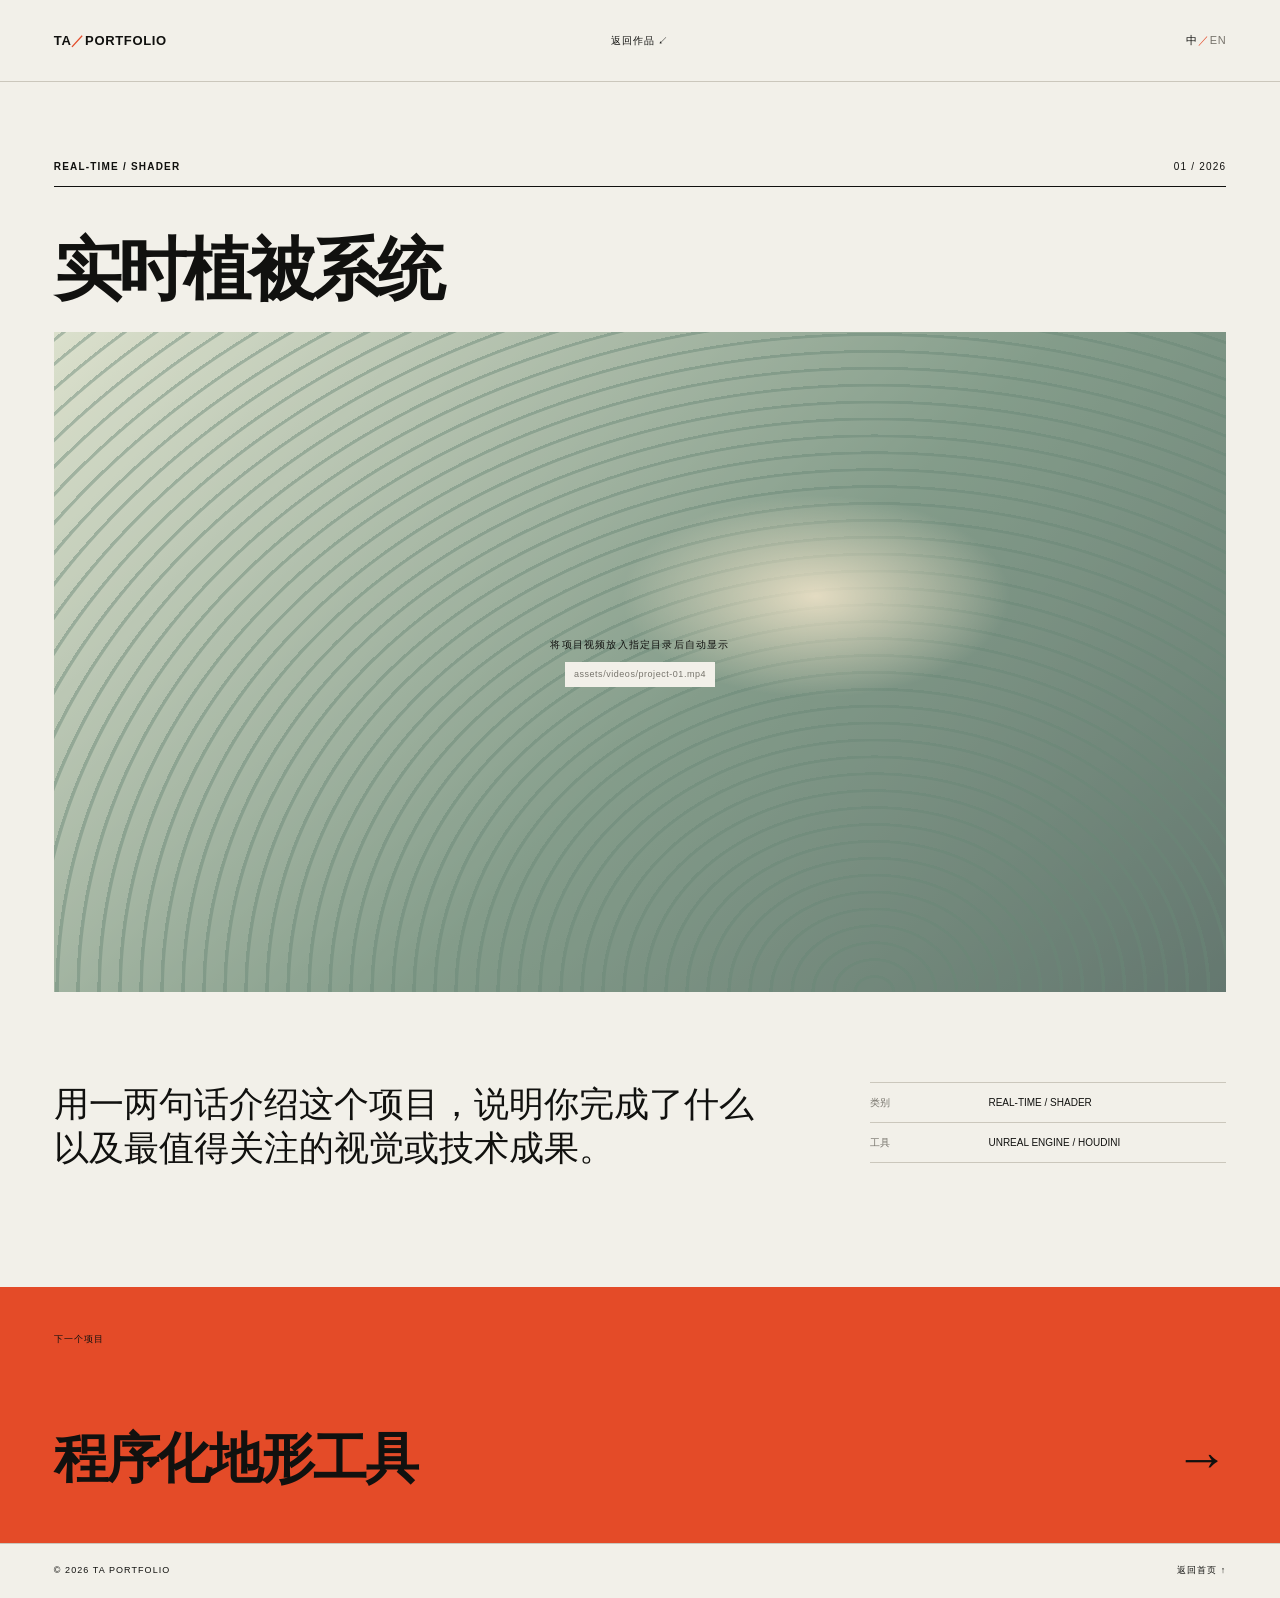
==== project.html @ 7de85b69 "Initial commit" ====
<!doctype html>
<html lang="zh-CN" data-lang="zh">
<head>
  <meta charset="UTF-8">
  <meta name="viewport" content="width=device-width, initial-scale=1">
  <title>Project — Technical Artist Portfolio</title>
  <link rel="stylesheet" href="styles.css">
</head>
<body class="project-page minimal-project-page">
  <header class="site-header">
    <a class="brand" href="index.html">TA<span>／</span>PORTFOLIO</a>
    <a class="back-link" href="index.html#work"><span data-zh>返回作品</span><span data-en>BACK TO WORK</span> ↙</a>
    <button class="lang-toggle" type="button" aria-label="切换语言"><span class="lang-current">中</span><span class="slash">／</span><span class="lang-other">EN</span></button>
  </header>

  <main>
    <section class="case-hero section-pad minimal-case-hero">
      <div class="minimal-case-meta">
        <p class="eyebrow" id="case-tag">REAL-TIME / SHADER</p>
        <p id="case-index">01 / 2026</p>
      </div>
      <div class="case-title-row">
        <h1 id="case-title-zh" data-zh>实时植被系统</h1>
        <h1 id="case-title-en" data-en>REAL-TIME VEGETATION</h1>
      </div>

      <div class="case-player visual-01" id="case-player">
        <video id="case-video" controls playsinline preload="metadata"></video>
        <div class="media-fallback">
          <span data-zh>将项目视频放入指定目录后自动显示</span>
          <span data-en>ADD THE PROJECT VIDEO TO THE ASSETS FOLDER</span>
          <small id="video-path">assets/videos/project-01.mp4</small>
        </div>
      </div>
    </section>

    <section class="minimal-summary section-pad">
      <div class="minimal-description">
        <p data-zh id="case-description-zh">用一两句话介绍这个项目，说明你完成了什么以及最值得关注的视觉或技术成果。</p>
        <p data-en id="case-description-en">Describe the project in one or two sentences, focusing on what you built and its strongest visual or technical result.</p>
      </div>
      <dl class="minimal-facts">
        <div><dt><span data-zh>类别</span><span data-en>TYPE</span></dt><dd id="case-type">REAL-TIME / SHADER</dd></div>
        <div><dt><span data-zh>工具</span><span data-en>TOOLS</span></dt><dd id="case-tools">UNREAL ENGINE / HOUDINI</dd></div>
      </dl>
    </section>

    <section class="minimal-gallery section-pad" id="case-gallery" hidden></section>

    <nav class="next-project section-pad">
      <span><span data-zh>下一个项目</span><span data-en>NEXT PROJECT</span></span>
      <a id="next-project" href="project.html?id=02"><span data-zh>程序化地形工具</span><span data-en>PROCEDURAL TERRAIN TOOL</span> →</a>
    </nav>
  </main>

  <footer><p>© 2026 TA PORTFOLIO</p><a href="index.html"><span data-zh>返回首页</span><span data-en>BACK HOME</span> ↑</a></footer>
  <script src="projects-data.js"></script>
  <script src="script.js"></script>
</body>
</html>
---- styles.css ----
:root{--paper:#f2f0e9;--ink:#11110f;--muted:#77746c;--line:#cbc7bc;--accent:#e44b28;--pad:clamp(22px,4.2vw,72px);--serif:Georgia,"Times New Roman",serif;--sans:Arial,"Noto Sans SC","Microsoft YaHei",sans-serif}
*{box-sizing:border-box}html{scroll-behavior:smooth}body{margin:0;background:var(--paper);color:var(--ink);font-family:var(--sans);font-size:14px;line-height:1.5}a{color:inherit;text-decoration:none}button{font:inherit;color:inherit}img{max-width:100%}[data-en]{display:none}html[data-lang="en"] [data-zh]{display:none}html[data-lang="en"] [data-en]{display:inline}.section-pad{padding-left:var(--pad);padding-right:var(--pad)}
.site-header{position:relative;z-index:20;height:82px;padding:0 var(--pad);border-bottom:1px solid var(--line);display:grid;grid-template-columns:1fr auto 1fr;align-items:center;background:rgba(242,240,233,.9);backdrop-filter:blur(12px)}.brand{font-size:13px;font-weight:800;letter-spacing:.05em}.brand span{color:var(--accent)}.site-nav{display:flex;gap:30px;font-size:11px;letter-spacing:.08em}.site-nav a,.back-link{position:relative}.site-nav a:after,.back-link:after{content:"";position:absolute;left:0;right:100%;bottom:-4px;height:1px;background:var(--ink);transition:right .25s}.site-nav a:hover:after,.back-link:hover:after{right:0}.lang-toggle{justify-self:end;border:0;background:none;cursor:pointer;font-size:11px;letter-spacing:.06em;padding:10px 0}.lang-toggle .lang-other{color:var(--muted)}.slash{color:var(--accent)}
.hero{min-height:calc(100vh - 82px);padding-top:clamp(48px,7vw,100px);padding-bottom:40px;display:grid;grid-template-columns:repeat(12,1fr);column-gap:18px;position:relative}.eyebrow{grid-column:1/5;margin:0;font-size:11px;letter-spacing:.16em;font-weight:700}.hero-title{grid-column:1/12;margin:24px 0 18px;font-size:clamp(58px,10vw,158px);font-weight:800;line-height:.8;letter-spacing:-.075em;text-transform:uppercase;position:relative;z-index:2}.hero-title i,.contact h2 i{font-family:var(--serif);font-weight:400}.hero-meta{grid-column:1/13;border-top:1px solid var(--ink);display:flex;justify-content:space-between;padding-top:10px;font-size:10px;letter-spacing:.11em}.hero-meta p{margin:0}.issue{text-align:right}.hero-art{grid-column:4/13;height:clamp(280px,42vw,610px);margin-top:22px;background:#d9d4c7;position:relative;overflow:hidden}.wire-grid{position:absolute;inset:0;background-image:linear-gradient(rgba(17,17,15,.12) 1px,transparent 1px),linear-gradient(90deg,rgba(17,17,15,.12) 1px,transparent 1px);background-size:7% 10%;transform:perspective(500px) rotateX(48deg) scale(1.5);transform-origin:center bottom}.orb{position:absolute;border-radius:50%;filter:blur(2px)}.orb-a{width:45%;aspect-ratio:1;background:radial-gradient(circle at 30% 30%,#fff 0,#e96d42 22%,#2f4e4b 65%,#151a19 100%);left:27%;top:8%;box-shadow:40px 70px 100px rgba(0,0,0,.25)}.orb-b{width:17%;aspect-ratio:1;background:radial-gradient(circle at 30% 30%,#fff,#f3c36c 35%,#d74a28 70%);right:8%;bottom:11%}.art-index,.art-caption{position:absolute;font-size:9px;letter-spacing:.12em}.art-index{top:12px;left:14px}.art-caption{right:14px;bottom:12px;background:var(--paper);padding:5px 8px}.scroll-cue{position:absolute;left:var(--pad);bottom:40px;display:flex;writing-mode:vertical-rl;align-items:center;gap:12px;font-size:9px;letter-spacing:.13em}.scroll-cue b{font-size:18px;color:var(--accent)}
.section-number{margin:0;font-size:10px;letter-spacing:.14em;text-transform:uppercase}.manifesto{padding-top:clamp(100px,14vw,220px);padding-bottom:clamp(100px,14vw,220px);display:grid;grid-template-columns:3fr 9fr;gap:18px}.manifesto-copy{font-size:clamp(30px,4.8vw,72px);line-height:1.08;letter-spacing:-.04em;margin:0}.manifesto-copy em{font-family:var(--serif);font-weight:400}.section-heading{border-top:1px solid var(--ink);padding:12px 0 28px;display:flex;justify-content:space-between;font-size:9px;letter-spacing:.12em}.section-heading p{margin:0}.project-grid{display:grid;grid-template-columns:repeat(12,1fr);gap:clamp(38px,7vw,110px) 18px;padding-bottom:clamp(120px,16vw,240px)}.project-card a{display:block}.project-wide{grid-column:1/9}.project-tall{grid-column:10/13;margin-top:13vw}.project-small{grid-column:2/6}.project-offset{grid-column:7/13;margin-top:9vw}.project-medium{grid-column:1/8;margin-top:3vw}.project-last{grid-column:9/13;margin-top:15vw}.project-visual{position:relative;overflow:hidden;aspect-ratio:4/3;background:#d5d0c5;transition:transform .45s cubic-bezier(.2,.7,.2,1)}.project-wide .project-visual{aspect-ratio:16/9}.project-tall .project-visual{aspect-ratio:3/4}.project-card:hover .project-visual{transform:scale(.985)}.project-visual>span{position:absolute;top:12px;left:14px;font:italic 34px var(--serif);z-index:2}.project-info{display:flex;justify-content:space-between;gap:10px;border-top:1px solid var(--ink);padding-top:10px;margin-top:10px}.project-info p{margin:0}.project-info>p{font-size:10px}.project-info h2{font-size:clamp(18px,2vw,31px);line-height:1;margin:5px 0 0;letter-spacing:-.04em}.tag{font-size:8px;letter-spacing:.12em;color:var(--muted)}.visual-01{background:radial-gradient(ellipse at 65% 40%,rgba(255,232,194,.8),transparent 18%),repeating-radial-gradient(ellipse at 70% 100%,transparent 0 17px,rgba(30,78,57,.45) 18px 21px),linear-gradient(135deg,#ced7bd,#486f58 55%,#17362e)}.scan{position:absolute;inset:-50%;background:linear-gradient(90deg,transparent 47%,rgba(255,255,255,.28) 50%,transparent 53%);transform:rotate(24deg);animation:scan 7s linear infinite}.visual-02{background:linear-gradient(150deg,transparent 0 30%,rgba(247,201,114,.9) 31% 36%,transparent 37%),repeating-linear-gradient(155deg,#7a7969 0 14px,#9e9985 15px 28px)}.visual-03{background:radial-gradient(circle at 45% 42%,#e77b4c 0 13%,#422d28 14% 26%,transparent 27%),conic-gradient(from 45deg,#98a29b,#e5d7bd,#647970,#98a29b)}.visual-04{background:linear-gradient(115deg,#172923 0 42%,#e5c978 42% 45%,#d96a44 45% 67%,#eee4d3 67%)}.visual-05{background:repeating-linear-gradient(90deg,transparent 0 22px,rgba(255,255,255,.16) 23px 24px),linear-gradient(135deg,#e9dbc2,#d74f30 45%,#282f38)}.visual-06{background:linear-gradient(45deg,transparent 46%,#e84e27 47% 52%,transparent 53%),repeating-linear-gradient(135deg,#d8d2c3 0 25px,#929b8f 26px 50px)}@keyframes scan{to{transform:translateX(35%) rotate(24deg)}}
.about{padding-top:0;padding-bottom:clamp(130px,15vw,220px)}.about-grid{display:grid;grid-template-columns:4fr 4fr 4fr;gap:18px}.portrait-placeholder{aspect-ratio:3/4;background:#d4d0c5;position:relative;display:grid;place-items:center;font-size:9px;letter-spacing:.13em;text-align:center}.portrait-placeholder:before{content:"";position:absolute;width:45%;aspect-ratio:1;border-radius:50%;background:linear-gradient(135deg,#ebe6da,#6c756c);top:17%}.portrait-placeholder span{position:relative;margin-top:45%}.portrait-placeholder b{position:absolute;bottom:12px;right:12px;font:italic 36px var(--serif)}.about-copy{padding:0 8%}.about-copy h2{font-size:clamp(28px,4vw,58px);line-height:.95;letter-spacing:-.05em;margin:0 0 32px}.about-copy p{font-size:clamp(15px,1.5vw,20px);line-height:1.65}.text-link{display:inline-block;margin-top:25px;border-bottom:1px solid;font-size:10px;letter-spacing:.1em}.skills h3{font-size:10px;letter-spacing:.12em;margin:0 0 42px}.skills ol{padding:0;margin:0;list-style:none}.skills li{display:grid;grid-template-columns:38px 1fr;border-top:1px solid var(--line);padding:15px 0;font-size:13px}.skills li:last-child{border-bottom:1px solid var(--line)}.skills li>span:first-child{color:var(--accent);font:italic 14px var(--serif)}
.contact{background:var(--ink);color:var(--paper);padding-top:clamp(80px,10vw,150px);padding-bottom:50px}.contact h2{font-size:clamp(60px,10vw,150px);line-height:.82;letter-spacing:-.07em;margin:80px 0 100px}.contact-row{border-top:1px solid #4b4a45;padding-top:15px;display:flex;justify-content:space-between;font-size:11px;letter-spacing:.1em}.contact-row div{display:flex;gap:25px}footer{padding:20px var(--pad);display:flex;justify-content:space-between;border-top:1px solid var(--line);font-size:9px;letter-spacing:.12em}footer p{margin:0}
.reveal{opacity:0;transform:translateY(28px);transition:opacity .8s ease,transform .8s ease}.reveal.visible{opacity:1;transform:none}.cursor-orb{width:9px;height:9px;border-radius:50%;background:var(--accent);position:fixed;z-index:100;pointer-events:none;transform:translate(-50%,-50%);mix-blend-mode:multiply;opacity:0;transition:width .2s,height .2s,opacity .2s}
.back-link{justify-self:center;font-size:10px;letter-spacing:.1em}.case-hero{padding-top:70px}.case-title-row{display:grid;grid-template-columns:10fr 2fr;align-items:end;border-bottom:1px solid var(--ink);padding-bottom:22px;margin-top:20px}.case-title-row h1{grid-column:1;font-size:clamp(55px,9vw,140px);line-height:.82;letter-spacing:-.065em;margin:0;max-width:1100px}.case-title-row p{grid-column:2;text-align:right;margin:0;font-size:10px}.case-cover{height:min(68vw,780px);margin-top:18px;position:relative;overflow:hidden}.case-cover>span{position:absolute;top:18px;left:20px;font:italic 54px var(--serif)}.case-summary{padding-top:120px;padding-bottom:150px;display:grid;grid-template-columns:3fr 9fr;gap:18px}.case-intro{display:grid;grid-template-columns:7fr 5fr;gap:8vw}.case-lead{font-family:var(--serif);font-size:clamp(26px,3.5vw,50px);line-height:1.14;margin:0}.case-intro dl{margin:0}.case-intro dl div{border-top:1px solid var(--line);padding:12px 0;display:grid;grid-template-columns:1fr 2fr;font-size:10px}.case-intro dt{color:var(--muted)}.case-intro dd{margin:0}.case-content{padding-bottom:160px}.case-block{width:58%;margin:0 0 90px 8.333%}.case-block-right{margin-left:41.666%}.case-label{font-size:9px!important;letter-spacing:.12em;color:var(--accent)}.case-block h2{font-size:clamp(37px,5vw,72px);letter-spacing:-.05em;margin:20px 0}.case-block>p:last-child{max-width:630px;font-size:16px;line-height:1.8}.case-image{background:#d1cdc1;display:grid;place-items:center;color:#59574f;font-size:9px;letter-spacing:.13em;min-height:280px}.placeholder-a{aspect-ratio:16/9;background:linear-gradient(25deg,#223c34,#6e9480 45%,#e8c86f 45% 47%,#d8d1bf 47%);margin-bottom:120px}.case-gallery{display:grid;grid-template-columns:1fr 1fr;gap:18px;margin-bottom:120px}.case-gallery .case-image{aspect-ratio:4/3}.placeholder-b{background:repeating-linear-gradient(45deg,#ddd8cb 0 30px,#9fa99e 31px 60px)}.placeholder-c{background:radial-gradient(circle,#efb05b 0 15%,#d75a37 16% 33%,#273c37 34%)}.next-project{background:var(--accent);color:var(--ink);padding-top:40px;padding-bottom:45px}.next-project>span{font-size:9px;letter-spacing:.13em}.next-project a{margin-top:90px;display:flex;justify-content:space-between;font-size:clamp(35px,6vw,90px);font-weight:800;letter-spacing:-.055em}
@media(max-width:800px){.site-header{height:68px;grid-template-columns:1fr auto}.site-nav{display:none}.lang-toggle{grid-column:2}.hero{min-height:auto;grid-template-columns:repeat(6,1fr);padding-top:45px}.eyebrow{grid-column:1/7}.hero-title{grid-column:1/7;font-size:17vw;margin-top:38px}.hero-meta{grid-column:1/7}.hero-art{grid-column:2/7;height:70vw}.scroll-cue{display:none}.manifesto{grid-template-columns:1fr;gap:45px}.manifesto-copy{font-size:9vw}.project-grid{display:block}.project-card{margin:0 0 70px}.project-card:nth-child(even){margin-left:16%}.project-card:nth-child(odd){margin-right:8%}.project-tall .project-visual{aspect-ratio:4/5}.project-info h2{font-size:22px}.about-grid{grid-template-columns:1fr}.portrait-placeholder{width:75%;margin-bottom:40px}.about-copy{padding:0;margin-bottom:60px}.contact h2{margin:70px 0;font-size:16vw}.contact-row{display:block}.contact-row>div{margin-top:45px;flex-wrap:wrap}.case-title-row{grid-template-columns:1fr}.case-title-row h1{font-size:14vw}.case-title-row p{grid-column:1;text-align:left;margin-top:25px}.case-summary{grid-template-columns:1fr;padding-top:80px;padding-bottom:100px}.case-intro{grid-template-columns:1fr;gap:60px;margin-top:40px}.case-block,.case-block-right{width:auto;margin:0 0 70px}.case-gallery{grid-template-columns:1fr}.next-project a{margin-top:55px}.cursor-orb{display:none}}
@media(prefers-reduced-motion:reduce){html{scroll-behavior:auto}.reveal{opacity:1;transform:none;transition:none}.scan{animation:none}}

/* ===== 2026-07 grid refinement: restrained type + regular project grid ===== */
.hero-title{
  grid-column:1/10;
  margin:30px 0 24px;
  font-size:clamp(44px,6.2vw,96px);
  line-height:.92;
  letter-spacing:-.055em;
}
.hero-art{height:clamp(280px,38vw,550px)}
.manifesto{padding-top:clamp(90px,11vw,160px);padding-bottom:clamp(90px,11vw,160px)}
.manifesto-copy{font-size:clamp(26px,3.2vw,48px);line-height:1.18;letter-spacing:-.03em}
.project-grid{
  display:grid;
  grid-template-columns:repeat(3,minmax(0,1fr));
  gap:clamp(52px,6vw,88px) 24px;
  padding-bottom:clamp(120px,14vw,200px);
  width:60%;
  margin-left:auto;
  margin-right:auto;
}
.project-card,
.project-wide,
.project-tall,
.project-small,
.project-offset,
.project-medium,
.project-last{grid-column:auto;margin:0}
.project-visual,
.project-wide .project-visual,
.project-tall .project-visual{aspect-ratio:4/3}
.project-visual>span{font-size:28px}
.project-info h2{font-size:clamp(17px,1.55vw,24px);line-height:1.08;letter-spacing:-.03em}
.contact{padding-top:clamp(80px,9vw,130px)}
.contact h2{font-size:clamp(44px,6.5vw,96px);line-height:.92;letter-spacing:-.055em;margin:65px 0 85px}
.case-title-row h1{font-size:clamp(40px,6.2vw,88px);line-height:.92;letter-spacing:-.05em;max-width:1000px}
.case-cover{height:min(62vw,720px)}
.case-cover>span{font-size:42px}
.case-lead{font-size:clamp(24px,3vw,42px);line-height:1.2}
.case-block h2{font-size:clamp(30px,4vw,54px);letter-spacing:-.04em}
.next-project a{margin-top:70px;font-size:clamp(28px,4.2vw,58px);letter-spacing:-.04em}

@media(max-width:800px){
  .hero-title{font-size:11vw}
  .hero-art{height:62vw}
  .manifesto-copy{font-size:6.5vw}
  .project-grid{display:grid;grid-template-columns:repeat(2,minmax(0,1fr));gap:60px 18px;width:85%}
  .project-card,
  .project-card:nth-child(even),
  .project-card:nth-child(odd){margin:0}
  .project-visual,
  .project-wide .project-visual,
  .project-tall .project-visual{aspect-ratio:4/3}
  .project-info h2{font-size:19px}
  .contact h2{font-size:11vw;margin:60px 0}
  .case-title-row h1{font-size:10.5vw}
}
@media(max-width:540px){
  .project-grid{grid-template-columns:1fr;width:100%}
  .manifesto-copy{font-size:8vw}
}

/* ===== Video portfolio: hover previews + minimal project player ===== */
.project-visual .project-cover{
  position:absolute;
  inset:0;
  z-index:0;
  width:100%;
  height:100%;
  object-fit:cover;
  opacity:0;
  transition:opacity .25s ease;
}
.project-visual .project-cover.is-ready{opacity:1}
.project-visual .project-preview{
  position:absolute;
  inset:0;
  z-index:1;
  width:100%;
  height:100%;
  object-fit:cover;
  opacity:0;
  transition:opacity .28s ease;
  background:#111;
}
.project-card.is-previewing .project-preview.is-ready{opacity:1}
.project-card.is-previewing .project-visual>span{color:#fff;mix-blend-mode:difference}
.minimal-case-hero{padding-top:clamp(45px,6vw,85px)}
.minimal-case-meta{display:flex;align-items:center;justify-content:space-between;border-bottom:1px solid var(--ink);padding-bottom:12px}
.minimal-case-meta p{margin:0;font-size:10px;letter-spacing:.12em}
.minimal-case-hero .case-title-row{display:block;border:0;padding:clamp(24px,4vw,55px) 0 30px;margin:0}
.minimal-case-hero .case-title-row h1{font-size:clamp(38px,5.3vw,76px);line-height:.95;max-width:1000px}
.case-player{position:relative;aspect-ratio:16/9;overflow:hidden;background-color:#d1cdc1}
.case-player video{position:absolute;inset:0;z-index:2;width:100%;height:100%;object-fit:contain;background:#0e0e0d;opacity:0;pointer-events:none}
.case-player.has-video video{opacity:1;pointer-events:auto}
.media-fallback{position:absolute;inset:0;z-index:1;display:flex;flex-direction:column;align-items:center;justify-content:center;gap:10px;text-align:center;font-size:10px;letter-spacing:.12em;background:rgba(242,240,233,.35)}
.media-fallback small{font-size:9px;letter-spacing:.06em;color:var(--muted);background:var(--paper);padding:6px 9px}
.minimal-summary{display:grid;grid-template-columns:8fr 4fr;gap:8vw;padding-top:clamp(55px,7vw,100px);padding-bottom:clamp(80px,9vw,130px)}
.minimal-description p{margin:0;max-width:800px;font:clamp(22px,2.7vw,38px)/1.3 var(--serif)}
.minimal-facts{margin:0}
.minimal-facts div{display:grid;grid-template-columns:1fr 2fr;border-top:1px solid var(--line);padding:12px 0;font-size:10px}
.minimal-facts div:last-child{border-bottom:1px solid var(--line)}
.minimal-facts dt{color:var(--muted)}
.minimal-facts dd{margin:0}
.minimal-gallery{display:grid;grid-template-columns:repeat(2,minmax(0,1fr));gap:18px;padding-bottom:clamp(90px,12vw,170px)}
.minimal-gallery[hidden]{display:none}
.minimal-gallery img{display:block;width:100%;height:auto;background:#d1cdc1}
@media(max-width:800px){
  .minimal-summary{grid-template-columns:1fr;gap:55px}
  .minimal-gallery{grid-template-columns:1fr}
  .minimal-case-hero .case-title-row h1{font-size:9.5vw}
}
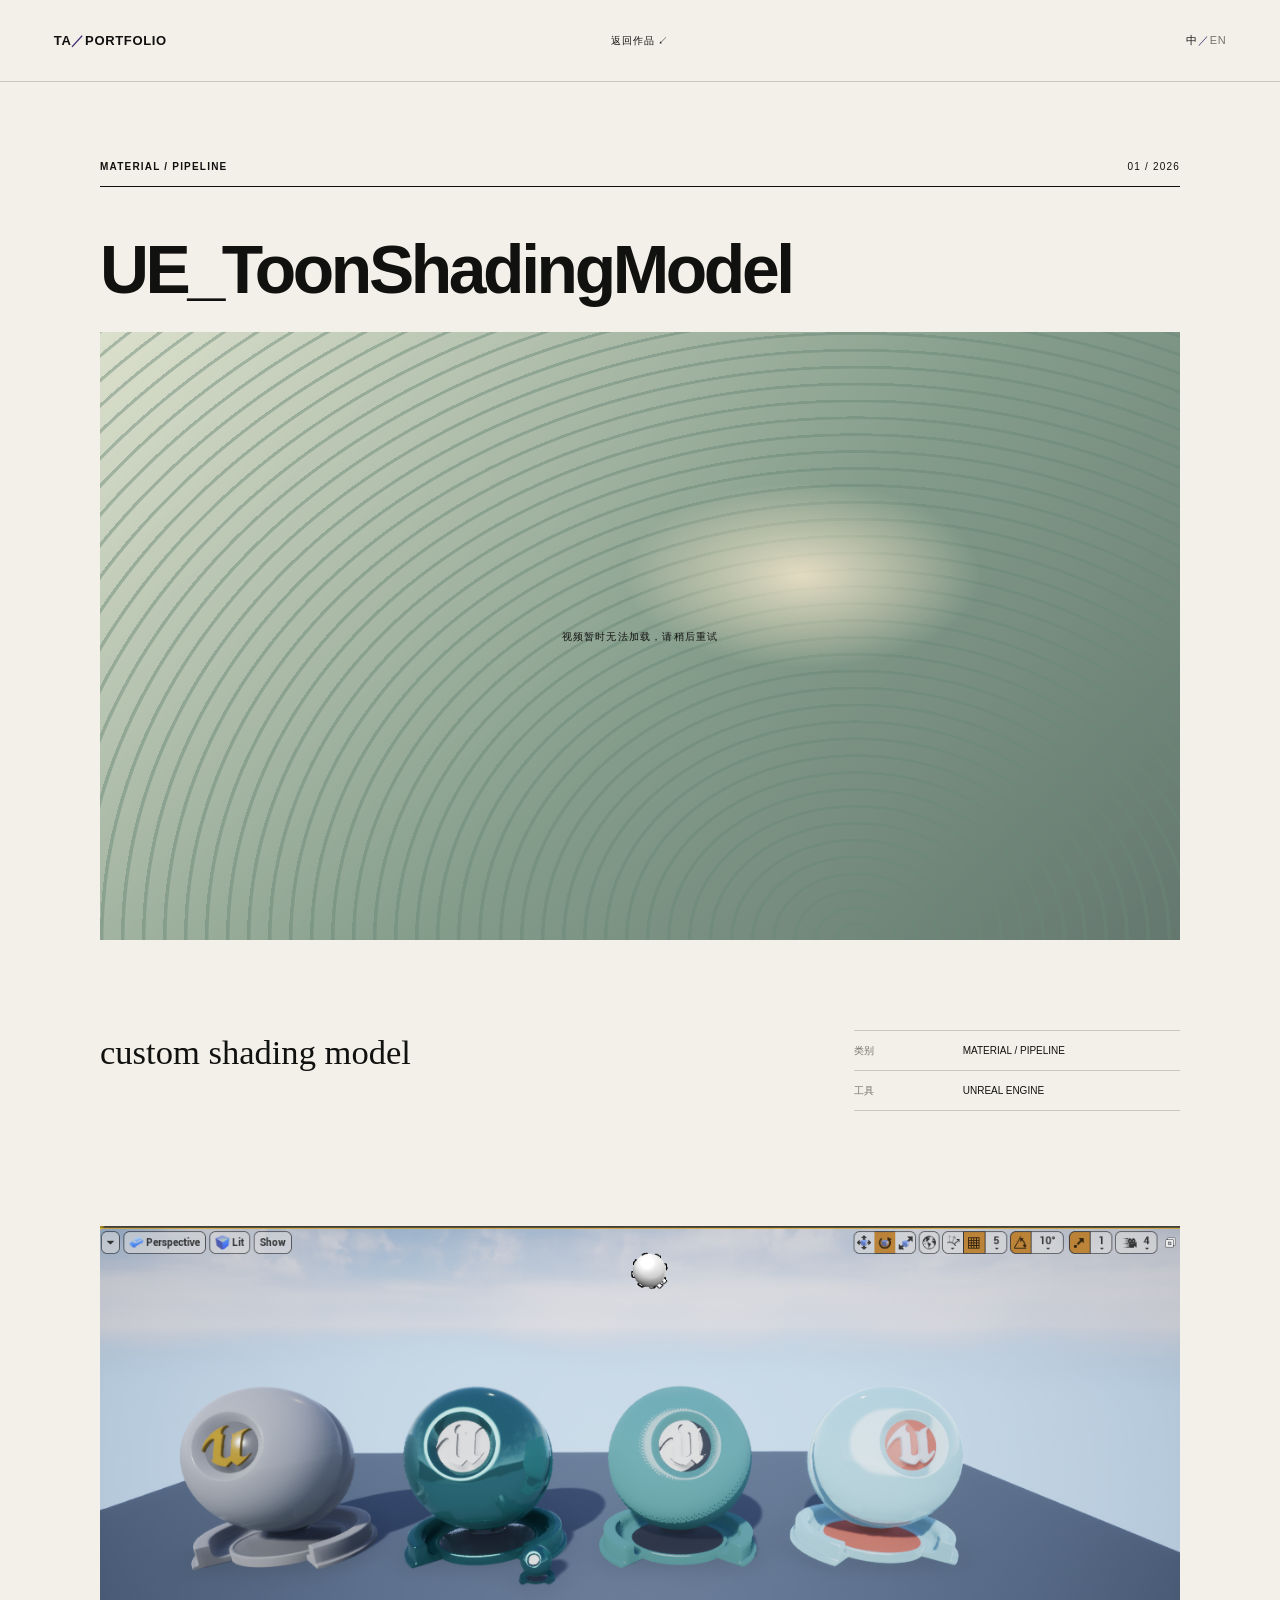
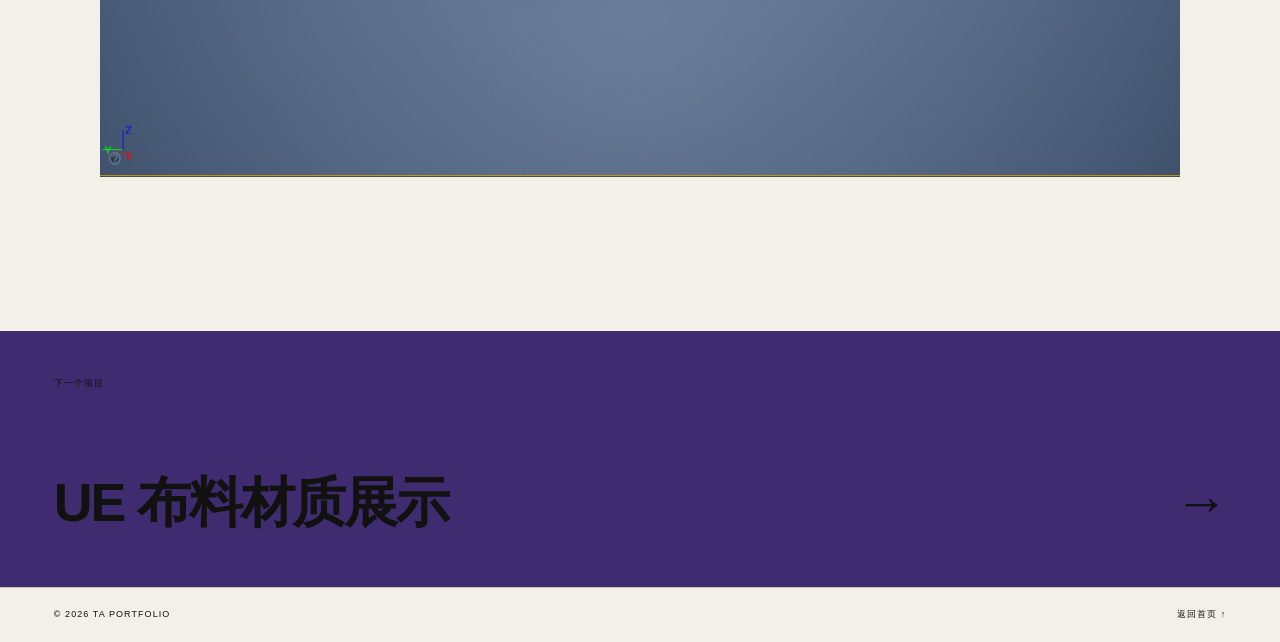
==== commit be6f82b2: "作品更新" ====
--- a/project.html
+++ b/project.html
@@ -27,8 +27,8 @@
       <div class="case-player visual-01" id="case-player">
         <video id="case-video" controls playsinline preload="metadata"></video>
         <div class="media-fallback">
-          <span data-zh>将项目视频放入指定目录后自动显示</span>
-          <span data-en>ADD THE PROJECT VIDEO TO THE ASSETS FOLDER</span>
+          <span data-zh id="video-status-zh">视频加载中…</span>
+          <span data-en id="video-status-en">LOADING VIDEO…</span>
           <small id="video-path">assets/videos/project-01.mp4</small>
         </div>
       </div>
--- a/styles.css
+++ b/styles.css
@@ -1,4 +1,4 @@
-:root{--paper:#f2f0e9;--ink:#11110f;--muted:#77746c;--line:#cbc7bc;--accent:#e44b28;--pad:clamp(22px,4.2vw,72px);--serif:Georgia,"Times New Roman",serif;--sans:Arial,"Noto Sans SC","Microsoft YaHei",sans-serif}
+:root{--paper:#f2f0e9;--ink:#11110f;--muted:#77746c;--line:#cbc7bc;--accent:#3f2b70;--pad:clamp(22px,4.2vw,72px);--serif:Georgia,"Times New Roman",serif;--sans:Arial,"Noto Sans SC","Microsoft YaHei",sans-serif}
 *{box-sizing:border-box}html{scroll-behavior:smooth}body{margin:0;background:var(--paper);color:var(--ink);font-family:var(--sans);font-size:14px;line-height:1.5}a{color:inherit;text-decoration:none}button{font:inherit;color:inherit}img{max-width:100%}[data-en]{display:none}html[data-lang="en"] [data-zh]{display:none}html[data-lang="en"] [data-en]{display:inline}.section-pad{padding-left:var(--pad);padding-right:var(--pad)}
 .site-header{position:relative;z-index:20;height:82px;padding:0 var(--pad);border-bottom:1px solid var(--line);display:grid;grid-template-columns:1fr auto 1fr;align-items:center;background:rgba(242,240,233,.9);backdrop-filter:blur(12px)}.brand{font-size:13px;font-weight:800;letter-spacing:.05em}.brand span{color:var(--accent)}.site-nav{display:flex;gap:30px;font-size:11px;letter-spacing:.08em}.site-nav a,.back-link{position:relative}.site-nav a:after,.back-link:after{content:"";position:absolute;left:0;right:100%;bottom:-4px;height:1px;background:var(--ink);transition:right .25s}.site-nav a:hover:after,.back-link:hover:after{right:0}.lang-toggle{justify-self:end;border:0;background:none;cursor:pointer;font-size:11px;letter-spacing:.06em;padding:10px 0}.lang-toggle .lang-other{color:var(--muted)}.slash{color:var(--accent)}
 .hero{min-height:calc(100vh - 82px);padding-top:clamp(48px,7vw,100px);padding-bottom:40px;display:grid;grid-template-columns:repeat(12,1fr);column-gap:18px;position:relative}.eyebrow{grid-column:1/5;margin:0;font-size:11px;letter-spacing:.16em;font-weight:700}.hero-title{grid-column:1/12;margin:24px 0 18px;font-size:clamp(58px,10vw,158px);font-weight:800;line-height:.8;letter-spacing:-.075em;text-transform:uppercase;position:relative;z-index:2}.hero-title i,.contact h2 i{font-family:var(--serif);font-weight:400}.hero-meta{grid-column:1/13;border-top:1px solid var(--ink);display:flex;justify-content:space-between;padding-top:10px;font-size:10px;letter-spacing:.11em}.hero-meta p{margin:0}.issue{text-align:right}.hero-art{grid-column:4/13;height:clamp(280px,42vw,610px);margin-top:22px;background:#d9d4c7;position:relative;overflow:hidden}.wire-grid{position:absolute;inset:0;background-image:linear-gradient(rgba(17,17,15,.12) 1px,transparent 1px),linear-gradient(90deg,rgba(17,17,15,.12) 1px,transparent 1px);background-size:7% 10%;transform:perspective(500px) rotateX(48deg) scale(1.5);transform-origin:center bottom}.orb{position:absolute;border-radius:50%;filter:blur(2px)}.orb-a{width:45%;aspect-ratio:1;background:radial-gradient(circle at 30% 30%,#fff 0,#e96d42 22%,#2f4e4b 65%,#151a19 100%);left:27%;top:8%;box-shadow:40px 70px 100px rgba(0,0,0,.25)}.orb-b{width:17%;aspect-ratio:1;background:radial-gradient(circle at 30% 30%,#fff,#f3c36c 35%,#d74a28 70%);right:8%;bottom:11%}.art-index,.art-caption{position:absolute;font-size:9px;letter-spacing:.12em}.art-index{top:12px;left:14px}.art-caption{right:14px;bottom:12px;background:var(--paper);padding:5px 8px}.scroll-cue{position:absolute;left:var(--pad);bottom:40px;display:flex;writing-mode:vertical-rl;align-items:center;gap:12px;font-size:9px;letter-spacing:.13em}.scroll-cue b{font-size:18px;color:var(--accent)}
@@ -116,8 +116,20 @@
 .minimal-gallery{display:grid;grid-template-columns:repeat(2,minmax(0,1fr));gap:18px;padding-bottom:clamp(90px,12vw,170px)}
 .minimal-gallery[hidden]{display:none}
 .minimal-gallery img{display:block;width:100%;height:auto;background:#d1cdc1}
+.minimal-case-hero,
+.minimal-summary,
+.minimal-gallery{
+  width:min(calc(100% - 48px),1080px);
+  margin-left:auto;
+  margin-right:auto;
+  padding-left:0;
+  padding-right:0;
+}
+.minimal-gallery img:only-child,
+.minimal-gallery img:last-child:nth-child(odd){grid-column:1/-1}
 @media(max-width:800px){
   .minimal-summary{grid-template-columns:1fr;gap:55px}
   .minimal-gallery{grid-template-columns:1fr}
+  .minimal-gallery img{grid-column:1}
   .minimal-case-hero .case-title-row h1{font-size:9.5vw}
 }
